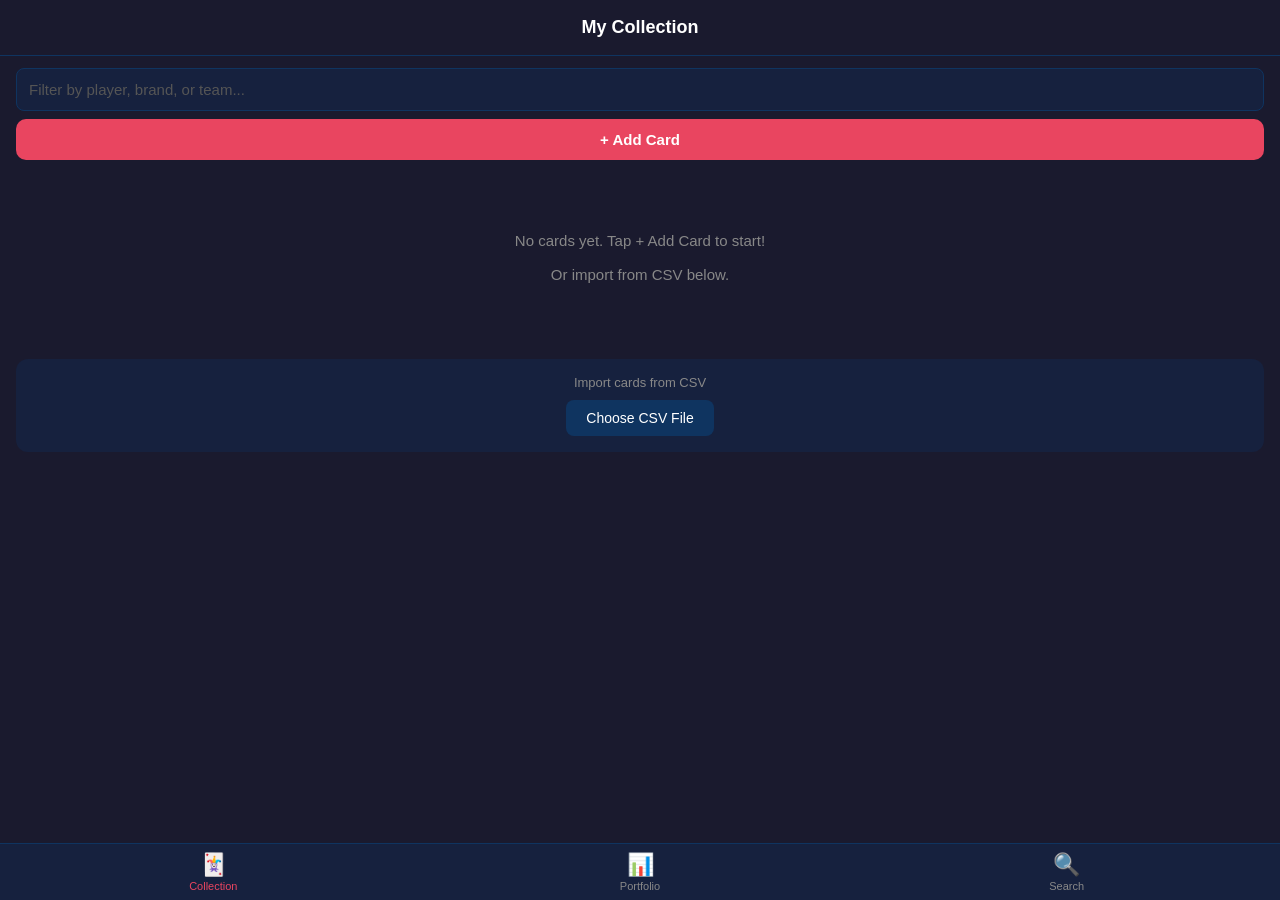
==== index.html @ 6c95b83c "Add sport field, image compression, OCR service, and PWA structure" ====
<!DOCTYPE html>
<html lang="en">
<head>
  <meta charset="UTF-8">
  <meta name="viewport" content="width=device-width, initial-scale=1.0, viewport-fit=cover">
  <meta name="theme-color" content="#e94560">
  <meta name="apple-mobile-web-app-capable" content="yes">
  <meta name="apple-mobile-web-app-status-bar-style" content="black-translucent">
  <meta name="apple-mobile-web-app-title" content="CardVault">
  <link rel="apple-touch-icon" href="icons/icon-192.svg">
  <link rel="manifest" href="manifest.json">
  <link rel="stylesheet" href="css/style.css">
  <title>CardVault</title>
</head>
<body>
  <div id="app">
    <header id="header">
      <button id="back-btn" class="header-btn hidden" aria-label="Go back">&#8592;</button>
      <h1 id="page-title">My Collection</h1>
      <div class="header-spacer"></div>
    </header>
    <main id="main"></main>
    <nav id="tab-bar">
      <button class="tab active" data-page="collection" aria-label="Collection">
        <span class="tab-icon">🃏</span><span class="tab-label">Collection</span>
      </button>
      <button class="tab" data-page="portfolio" aria-label="Portfolio">
        <span class="tab-icon">📊</span><span class="tab-label">Portfolio</span>
      </button>
      <button class="tab" data-page="search" aria-label="Search">
        <span class="tab-icon">🔍</span><span class="tab-label">Search</span>
      </button>
    </nav>
  </div>

  <script src="js/db.js"></script>
  <script src="js/services/pricing.js"></script>
  <script src="js/services/csv.js"></script>
  <script src="js/services/imageutil.js"></script>
  <script src="js/services/ocr.js"></script>
  <script src="js/pages/collection.js"></script>
  <script src="js/pages/addcard.js"></script>
  <script src="js/pages/detail.js"></script>
  <script src="js/pages/portfolio.js"></script>
  <script src="js/pages/search.js"></script>
  <script src="js/router.js"></script>
  <script src="js/app.js"></script>
</body>
</html>
---- css/style.css ----
*, *::before, *::after { box-sizing: border-box; margin: 0; padding: 0; }

:root {
  --bg: #1a1a2e;
  --surface: #16213e;
  --border: #0f3460;
  --accent: #e94560;
  --text: #ffffff;
  --muted: #888888;
  --green: #27ae60;
  --red: #e74c3c;
  --blue: #3498db;
  --purple: #9b59b6;
  --safe-top: env(safe-area-inset-top, 0px);
  --safe-bottom: env(safe-area-inset-bottom, 0px);
}

html, body {
  height: 100%;
  font-family: -apple-system, BlinkMacSystemFont, 'Segoe UI', Roboto, sans-serif;
  background: var(--bg);
  color: var(--text);
  overflow: hidden;
  -webkit-tap-highlight-color: transparent;
}

#app {
  display: flex;
  flex-direction: column;
  height: 100%;
}

/* Header */
#header {
  display: flex;
  align-items: center;
  padding: 12px 16px;
  padding-top: calc(12px + var(--safe-top));
  background: var(--bg);
  border-bottom: 1px solid var(--border);
  min-height: 56px;
  flex-shrink: 0;
}
#header h1 { font-size: 18px; flex: 1; text-align: center; }
.header-btn {
  background: none; border: none; color: var(--accent);
  font-size: 22px; cursor: pointer; width: 40px; text-align: left;
}
.header-spacer { width: 40px; }
.hidden { visibility: hidden; }

/* Main */
#main {
  flex: 1;
  overflow-y: auto;
  -webkit-overflow-scrolling: touch;
  padding: 12px 16px 16px;
}

/* Tab Bar */
#tab-bar {
  display: flex;
  background: var(--surface);
  border-top: 1px solid var(--border);
  padding-bottom: var(--safe-bottom);
  flex-shrink: 0;
}
.tab {
  flex: 1; display: flex; flex-direction: column; align-items: center;
  padding: 8px 0; background: none; border: none; color: var(--muted);
  cursor: pointer; font-size: 10px; gap: 2px;
}
.tab.active { color: var(--accent); }
.tab-icon { font-size: 22px; }
.tab-label { font-size: 11px; }

/* Buttons */
.btn {
  display: inline-flex; align-items: center; justify-content: center;
  padding: 12px 20px; border-radius: 10px; border: none;
  font-size: 15px; font-weight: 600; cursor: pointer;
  transition: opacity 0.2s;
}
.btn:active { opacity: 0.7; }
.btn-primary { background: var(--accent); color: #fff; width: 100%; }
.btn-secondary { background: var(--border); color: #fff; }
.btn-danger { background: var(--red); color: #fff; }
.btn-sm { padding: 8px 14px; font-size: 13px; border-radius: 8px; }
.btn-row { display: flex; gap: 10px; margin-top: 20px; justify-content: center; }

/* Inputs */
.input {
  width: 100%; padding: 12px; border-radius: 8px;
  border: 1px solid var(--border); background: var(--surface);
  color: var(--text); font-size: 15px; outline: none;
}
.input::placeholder { color: #555; }
.input:focus { border-color: var(--accent); }
textarea.input { resize: vertical; min-height: 70px; }
.form-label { color: #ccc; font-size: 13px; margin: 10px 0 4px; display: block; }

/* Chips */
.chip-row { display: flex; gap: 6px; overflow-x: auto; padding-bottom: 4px; flex-wrap: nowrap; }
.chip-row::-webkit-scrollbar { display: none; }
.chip {
  flex-shrink: 0; padding: 6px 14px; border-radius: 16px;
  background: var(--surface); border: 1px solid var(--border);
  color: var(--muted); font-size: 13px; cursor: pointer; white-space: nowrap;
}
.chip.active { background: var(--accent); border-color: var(--accent); color: #fff; font-weight: 600; }

/* Cards list */
.card-item {
  display: flex; align-items: center; background: var(--surface);
  border-radius: 10px; padding: 10px 12px; margin-bottom: 8px;
  cursor: pointer; gap: 12px;
}
.card-thumb {
  width: 52px; height: 72px; border-radius: 6px; object-fit: cover;
  background: var(--border); flex-shrink: 0;
}
.card-thumb-placeholder {
  width: 52px; height: 72px; border-radius: 6px; background: var(--border);
  display: flex; align-items: center; justify-content: center;
  font-size: 22px; flex-shrink: 0;
}
.card-info { flex: 1; min-width: 0; }
.card-info .name { font-size: 15px; font-weight: 600; white-space: nowrap; overflow: hidden; text-overflow: ellipsis; }
.card-info .meta { font-size: 12px; color: var(--muted); margin-top: 2px; }
.card-value { color: var(--accent); font-weight: 700; font-size: 15px; flex-shrink: 0; }

/* Image picker */
.image-row { display: flex; gap: 12px; justify-content: center; }
.image-col { display: flex; flex-direction: column; align-items: center; }
.image-col .label { color: var(--muted); font-size: 12px; margin-bottom: 4px; }
.img-preview {
  width: 130px; height: 182px; border-radius: 8px; object-fit: cover;
  background: var(--surface); border: 1px solid var(--border);
}
.img-placeholder {
  width: 130px; height: 182px; border-radius: 8px;
  background: var(--surface); border: 1px solid var(--border);
  display: flex; align-items: center; justify-content: center;
  color: #555; font-size: 13px;
}
.img-btn-row { display: flex; gap: 6px; margin-top: 6px; }
.img-btn {
  background: var(--border); border: none; border-radius: 6px;
  padding: 6px 12px; font-size: 16px; cursor: pointer;
}

/* Detail page */
.detail-images { display: flex; gap: 12px; justify-content: center; margin-bottom: 16px; }
.detail-img { width: 150px; height: 210px; border-radius: 10px; object-fit: cover; }
.detail-img-empty {
  width: 150px; height: 210px; border-radius: 10px;
  background: var(--surface); border: 1px solid var(--border);
  display: flex; align-items: center; justify-content: center;
  color: #555; font-size: 14px;
}
.detail-name { text-align: center; font-size: 22px; font-weight: 700; }
.detail-value { text-align: center; color: var(--accent); font-size: 20px; font-weight: 700; margin: 4px 0 16px; }
.detail-table { background: var(--surface); border-radius: 12px; padding: 4px 16px; }
.detail-row {
  display: flex; justify-content: space-between; padding: 10px 0;
  border-bottom: 1px solid var(--border); font-size: 14px;
}
.detail-row:last-child { border-bottom: none; }
.detail-row .label { color: var(--muted); }
.detail-row .value { color: var(--text); font-weight: 600; text-align: right; max-width: 60%; }

/* Portfolio */
.total-card {
  background: var(--border); border-radius: 16px; padding: 24px;
  text-align: center; margin-bottom: 16px;
}
.total-label { color: var(--muted); font-size: 14px; }
.total-value { color: var(--accent); font-size: 38px; font-weight: 700; margin: 4px 0; }
.total-sub { color: var(--muted); font-size: 13px; }
.stats-row { display: flex; gap: 10px; margin-bottom: 10px; }
.stat-card {
  flex: 1; background: var(--surface); border-radius: 12px;
  padding: 14px; border-left: 4px solid var(--accent);
}
.stat-card .stat-label { color: var(--muted); font-size: 11px; }
.stat-card .stat-value { font-size: 18px; font-weight: 700; margin-top: 4px; }
.stat-card .stat-sub { color: var(--muted); font-size: 11px; margin-top: 2px; }
.section-title { color: var(--accent); font-size: 15px; font-weight: 700; margin: 18px 0 8px; }
.rank-row {
  display: flex; align-items: center; background: var(--surface);
  border-radius: 10px; padding: 10px 12px; margin-bottom: 6px; gap: 10px;
}
.rank-num { color: var(--accent); font-weight: 700; width: 30px; font-size: 15px; }
.rank-info { flex: 1; }
.rank-info .name { font-size: 14px; font-weight: 600; }
.rank-info .meta { font-size: 11px; color: var(--muted); margin-top: 1px; }
.rank-value { color: var(--green); font-weight: 700; font-size: 15px; }
.breakdown-row {
  display: flex; align-items: center; background: var(--surface);
  border-radius: 8px; padding: 10px 12px; margin-bottom: 4px;
}
.breakdown-row .bl { flex: 1; font-size: 13px; }
.breakdown-row .bc { color: var(--muted); font-size: 11px; margin-right: 12px; }
.breakdown-row .bv { color: var(--accent); font-weight: 700; font-size: 13px; }

/* Search */
.result-header {
  display: flex; justify-content: space-between; padding: 8px 0;
  border-bottom: 1px solid var(--border); margin-bottom: 6px;
}
.result-header .count { color: var(--muted); font-size: 13px; }
.result-header .total { color: var(--accent); font-size: 13px; font-weight: 700; }

/* Toggle */
.toggle-row { display: flex; align-items: center; justify-content: space-between; margin-top: 12px; }
.toggle-btn {
  padding: 8px 20px; border-radius: 8px; border: 1px solid var(--border);
  background: var(--surface); color: #fff; font-weight: 600; cursor: pointer;
}
.toggle-btn.on { background: var(--accent); border-color: var(--accent); }

/* CSV */
.csv-section {
  margin-top: 16px; padding: 16px; background: var(--surface);
  border-radius: 12px; text-align: center;
}
.csv-section p { color: var(--muted); font-size: 13px; margin-bottom: 10px; }
.file-input-label {
  display: inline-block; padding: 10px 20px; background: var(--border);
  border-radius: 8px; color: #fff; font-size: 14px; cursor: pointer;
}
.file-input-label input { display: none; }

/* Empty state */
.empty { text-align: center; color: var(--muted); padding: 60px 20px; font-size: 15px; }

/* Utility */
.mb-8 { margin-bottom: 8px; }
.mb-12 { margin-bottom: 12px; }
.mt-16 { margin-top: 16px; }
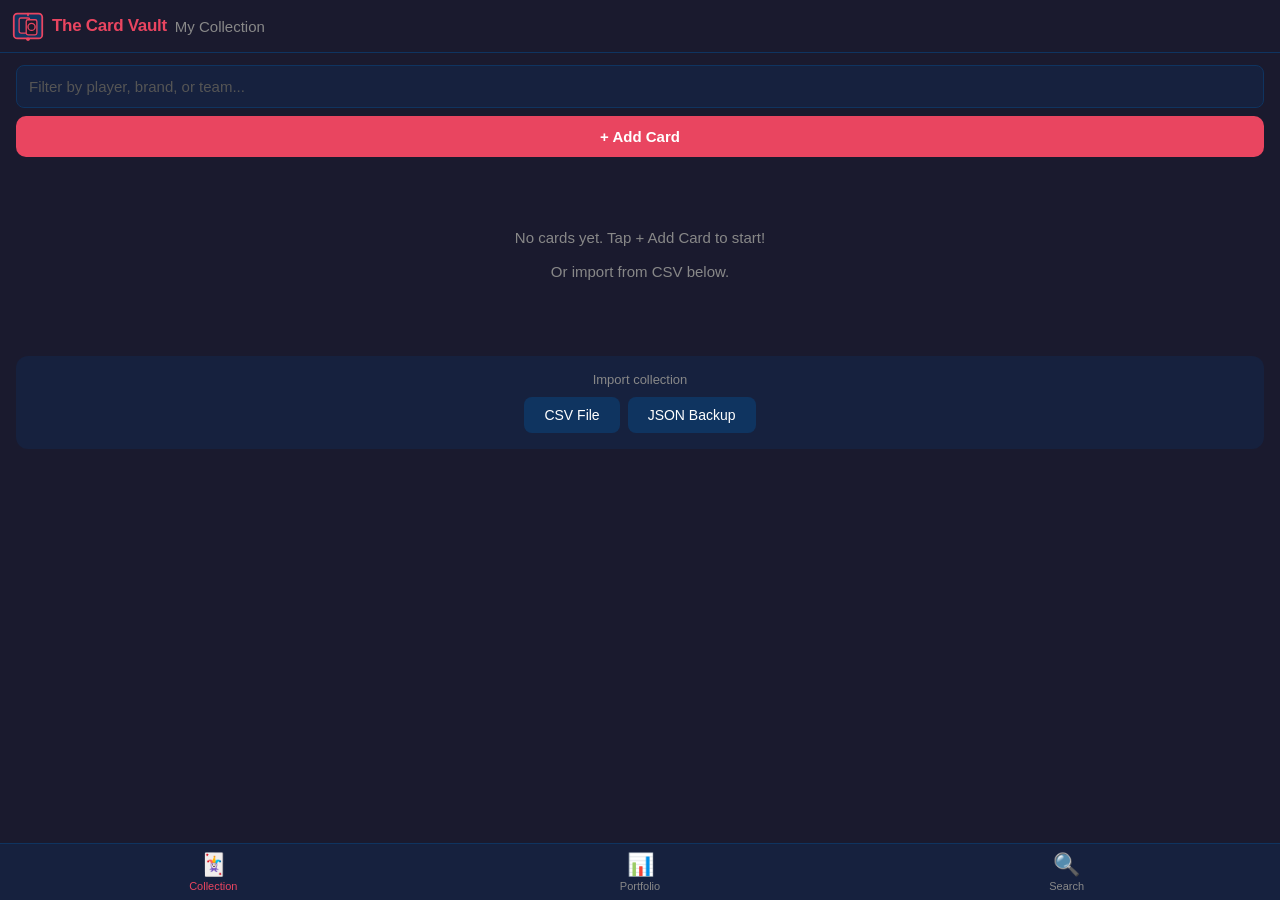
==== commit c1408820: "Add brand header with vault icon, export modal, JSON backup support" ====
--- a/index.html
+++ b/index.html
@@ -15,6 +15,17 @@
 <body>
   <div id="app">
     <header id="header">
+      <div id="brand" class="header-brand">
+        <svg class="brand-icon" viewBox="0 0 36 36" width="32" height="32" fill="none" xmlns="http://www.w3.org/2000/svg">
+          <rect x="2" y="4" width="32" height="28" rx="4" fill="#0f3460" stroke="#e94560" stroke-width="2"/>
+          <rect x="8" y="9" width="12" height="17" rx="2" fill="#16213e" stroke="#e94560" stroke-width="1.5"/>
+          <rect x="16" y="11" width="12" height="17" rx="2" fill="#1a1a2e" stroke="#e94560" stroke-width="1.5"/>
+          <circle cx="22" cy="19" r="4" fill="none" stroke="#e94560" stroke-width="1.5"/>
+          <path d="M18 6 L18 4" stroke="#e94560" stroke-width="2" stroke-linecap="round"/>
+          <circle cx="18" cy="33" r="2" fill="#e94560"/>
+        </svg>
+        <span class="brand-name">The Card Vault</span>
+      </div>
       <button id="back-btn" class="header-btn hidden" aria-label="Go back">&#8592;</button>
       <h1 id="page-title">My Collection</h1>
       <div class="header-spacer"></div>
--- a/css/style.css
+++ b/css/style.css
@@ -34,20 +34,31 @@
 #header {
   display: flex;
   align-items: center;
-  padding: 12px 16px;
-  padding-top: calc(12px + var(--safe-top));
+  padding: 10px 12px;
+  padding-top: calc(10px + var(--safe-top));
   background: var(--bg);
   border-bottom: 1px solid var(--border);
-  min-height: 56px;
+  min-height: 52px;
   flex-shrink: 0;
-}
-#header h1 { font-size: 18px; flex: 1; text-align: center; }
+  gap: 8px;
+}
+#header h1 { font-size: 15px; color: var(--muted); font-weight: 500; white-space: nowrap; }
 .header-btn {
   background: none; border: none; color: var(--accent);
-  font-size: 22px; cursor: pointer; width: 40px; text-align: left;
-}
-.header-spacer { width: 40px; }
-.hidden { visibility: hidden; }
+  font-size: 22px; cursor: pointer; width: 32px; text-align: center; flex-shrink: 0;
+}
+.header-spacer { flex: 1; }
+.hidden { visibility: hidden; display: none !important; }
+
+/* Brand */
+.header-brand {
+  display: flex; align-items: center; gap: 8px; flex-shrink: 0; cursor: pointer;
+}
+.brand-icon { flex-shrink: 0; }
+.brand-name {
+  font-size: 17px; font-weight: 800; color: var(--accent);
+  letter-spacing: -0.3px; white-space: nowrap;
+}
 
 /* Main */
 #main {
@@ -238,3 +249,15 @@
 .mb-8 { margin-bottom: 8px; }
 .mb-12 { margin-bottom: 12px; }
 .mt-16 { margin-top: 16px; }
+
+/* Modal */
+.modal {
+  position: fixed; inset: 0; background: rgba(0,0,0,0.7);
+  display: flex; align-items: center; justify-content: center;
+  z-index: 100; padding: 20px;
+}
+.modal.hidden { display: none; }
+.modal-content {
+  background: var(--surface); border-radius: 16px; padding: 24px;
+  width: 100%; max-width: 340px;
+}
